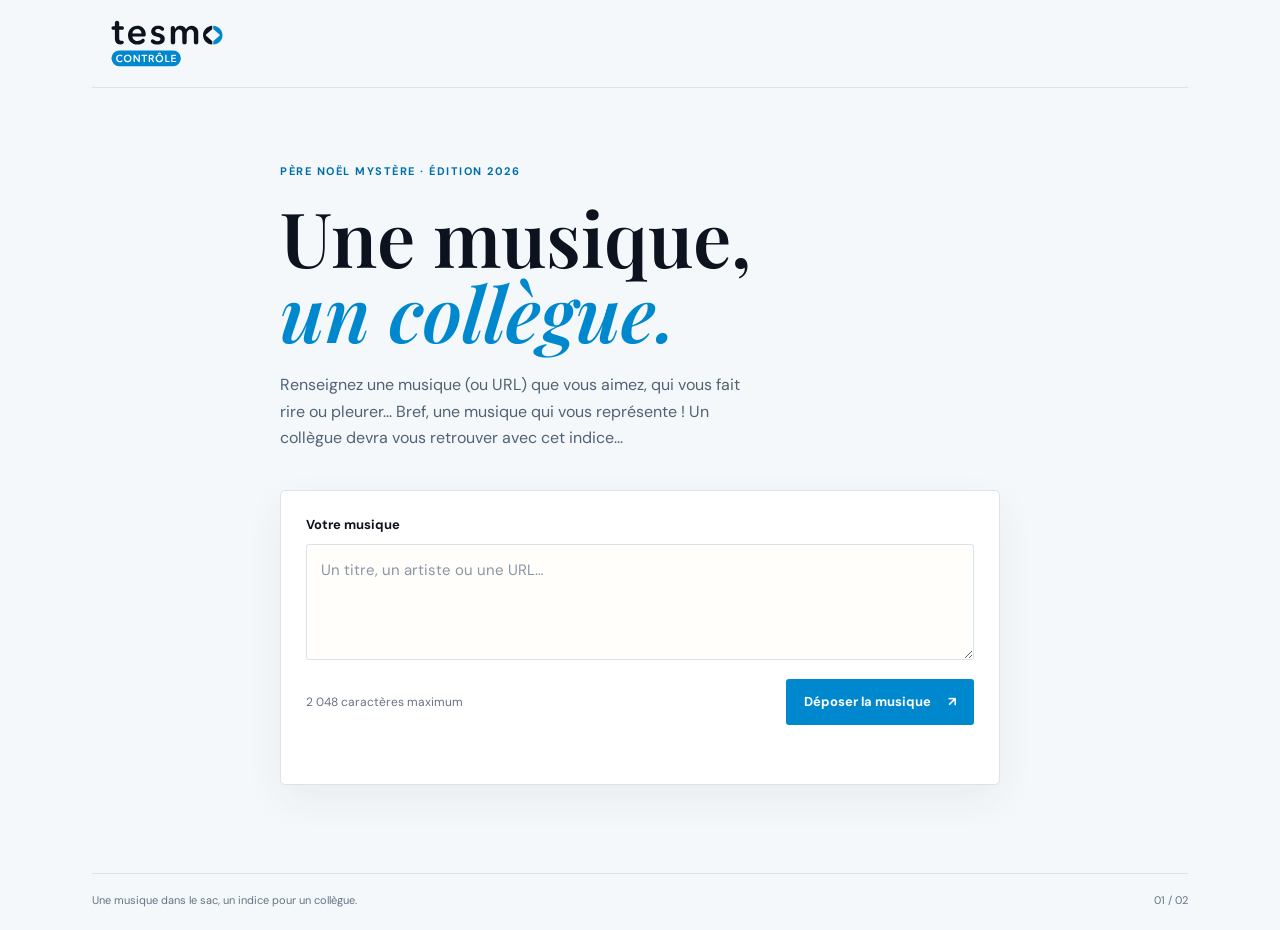
==== index.html @ 159a6d05 "Refresh app config and clarify Supabase setup errors" ====
<!doctype html>
<html lang="fr">
  <head>
    <meta charset="utf-8" />
    <meta name="viewport" content="width=device-width, initial-scale=1" />
    <meta name="theme-color" content="#f4f8fb" />
    <title>Déposer une musique | Père Noël mystère</title>
    <link rel="stylesheet" href="styles.css?v=tesmo-2026" />
  </head>
  <body data-page="submit">
    <main class="shell">
      <header class="topbar">
        <div class="brand">
          <img class="brand-logo" src="assets/tesmo-controle.svg" alt="Tesmo Contrôle" />
        </div>
      </header>

      <section class="content submit-content">
        <p class="eyebrow">PÈRE NOËL MYSTÈRE · ÉDITION 2026</p>
        <h1>Une musique,<br /><em>un collègue.</em></h1>
        <p class="intro">Renseignez une musique (ou URL) que vous aimez, qui vous fait rire ou pleurer... Bref, une musique qui vous représente ! Un collègue devra vous retrouver avec cet indice...</p>

        <form id="submit-form" class="form-panel">
          <label for="keyword">Votre musique</label>
          <textarea id="keyword" name="keyword" maxlength="2048" rows="3" placeholder="Un titre, un artiste ou une URL…" required></textarea>
          <div class="form-bottom">
            <span class="quiet">2 048 caractères maximum</span>
            <button class="button button-primary" type="submit">
              <span>Déposer la musique</span><span aria-hidden="true">↗</span>
            </button>
          </div>
          <p class="status" id="submit-status" role="status" aria-live="polite"></p>
        </form>
      </section>

      <footer class="footer"><span>Une musique dans le sac, un indice pour un collègue.</span><span>01 / 02</span></footer>
    </main>
    <script src="config.js?v=c929e76"></script>
    <script src="app.js?v=schema-message-1"></script>
  </body>
</html>
---- styles.css ----
@import url('https://fonts.googleapis.com/css2?family=DM+Sans:wght@400;500;600;700&family=Playfair+Display:ital,wght@0,600;0,700;1,600;1,700&display=swap');

:root {
  color-scheme: light;
  --paper: #f4f8fb;
  --ink: #0c131f;
  --muted: #657384;
  --blue: #0088ce;
  --blue-dark: #006fa9;
  --line: #d9e3eb;
  --white: #ffffff;
}

* { box-sizing: border-box; }

body {
  min-width: 320px;
  min-height: 100vh;
  margin: 0;
  background: var(--paper);
  color: var(--ink);
  font-family: 'DM Sans', 'Trebuchet MS', sans-serif;
  background-image: radial-gradient(#d6e1e9 0.65px, transparent 0.65px);
  background-size: 16px 16px;
}

.shell {
  display: flex;
  min-height: 100vh;
  flex-direction: column;
  padding: 0 7.2vw;
}

.topbar {
  display: flex;
  height: 88px;
  align-items: center;
  justify-content: space-between;
  border-bottom: 1px solid var(--line);
}

.brand {
  display: inline-flex;
  width: 150px;
  flex: 0 0 auto;
  align-items: center;
  text-decoration: none;
}

.brand-logo { display: block; width: 100%; height: auto; }

.content {
  width: min(100%, 720px);
  margin: auto;
  padding: 76px 0 88px;
  animation: appear 450ms ease-out both;
}

.eyebrow {
  margin: 0 0 21px;
  color: var(--blue-dark);
  font-size: 11px;
  font-weight: 700;
  letter-spacing: 1.5px;
}

h1 {
  margin: 0;
  font-family: 'Playfair Display', Georgia, serif;
  font-size: clamp(48px, 7vw, 76px);
  font-weight: 600;
  line-height: 0.99;
  letter-spacing: 0;
}

h1 em { color: var(--blue); font-weight: 600; }

.intro {
  max-width: 470px;
  margin: 23px 0 38px;
  color: #526274;
  font-size: 16px;
  line-height: 1.65;
}

.form-panel, .draw-panel {
  background: var(--white);
  border: 1px solid var(--line);
  border-radius: 5px;
  box-shadow: 0 14px 38px rgba(44, 55, 39, 0.06);
}

.form-panel { padding: 25px; }

label { display: block; margin-bottom: 11px; font-size: 13px; font-weight: 700; }

textarea {
  display: block;
  width: 100%;
  min-height: 116px;
  resize: vertical;
  border: 1px solid var(--line);
  border-radius: 3px;
  outline: none;
  padding: 14px;
  background: #fffefa;
  color: var(--ink);
  font: inherit;
  font-size: 15px;
  line-height: 1.5;
}

textarea:focus { border-color: var(--blue); box-shadow: 0 0 0 3px rgba(0, 136, 206, 0.12); }
textarea::placeholder { color: #8996a3; }

.form-bottom { display: flex; align-items: center; justify-content: space-between; gap: 15px; margin-top: 19px; }
.quiet { color: var(--muted); font-size: 12px; }

.button {
  display: inline-flex;
  min-height: 46px;
  align-items: center;
  justify-content: center;
  gap: 17px;
  border: 1px solid transparent;
  border-radius: 3px;
  padding: 0 17px;
  font: inherit;
  font-size: 13px;
  font-weight: 700;
  cursor: pointer;
  transition: background-color 150ms ease, transform 150ms ease;
}

.button:hover:not(:disabled) { transform: translateY(-1px); }
.button[hidden] { display: none; }
.button:focus-visible { outline: 3px solid var(--blue); outline-offset: 3px; }
.button:disabled { cursor: not-allowed; opacity: 0.52; }
.button-primary { background: var(--blue); color: white; }
.button-primary:hover:not(:disabled) { background: var(--blue-dark); }
.button-outline { border-color: var(--blue); background: transparent; color: var(--blue-dark); }
.button-outline:hover:not(:disabled) { background: #eaf5fb; }

.status { min-height: 20px; margin: 14px 0 0; color: var(--muted); font-size: 13px; line-height: 1.5; }
.status.error { color: #a53224; }

.draw-panel { padding: 24px 28px 26px; }
.draw-panel-top { display: flex; align-items: center; justify-content: space-between; color: var(--muted); font-size: 10px; font-weight: 700; letter-spacing: 1.4px; }
.draw-star { color: var(--blue); font-size: 20px; }
.draw-result {
  display: grid;
  min-height: 155px;
  place-items: center;
  padding: 20px 10px;
  color: var(--ink);
  font-family: 'Playfair Display', Georgia, serif;
  font-size: clamp(30px, 5vw, 48px);
  font-weight: 600;
  line-height: 1.15;
  overflow-wrap: anywhere;
  text-align: center;
}

.draw-panel .status { margin: 0 0 18px; text-align: center; }
.draw-actions { display: flex; justify-content: center; gap: 10px; }
.footer { display: flex; justify-content: space-between; gap: 20px; border-top: 1px solid var(--line); padding: 19px 0 23px; color: var(--muted); font-size: 11px; }

@keyframes appear { from { opacity: 0; transform: translateY(8px); } to { opacity: 1; transform: translateY(0); } }

@media (max-width: 600px) {
  .shell { padding: 0 22px; }
  .topbar { height: 72px; }
  .brand { width: 126px; }
  .content { padding: 58px 0 64px; }
  .intro { margin: 19px 0 29px; font-size: 15px; }
  .form-panel { padding: 19px; }
  .form-bottom { align-items: flex-start; flex-direction: column; }
  .form-bottom .button { width: 100%; }
  .draw-panel { padding: 21px 17px; }
  .draw-result { min-height: 135px; }
  .draw-actions { flex-direction: column; }
  .draw-actions .button { width: 100%; }
  .footer { align-items: flex-start; font-size: 10px; }
}
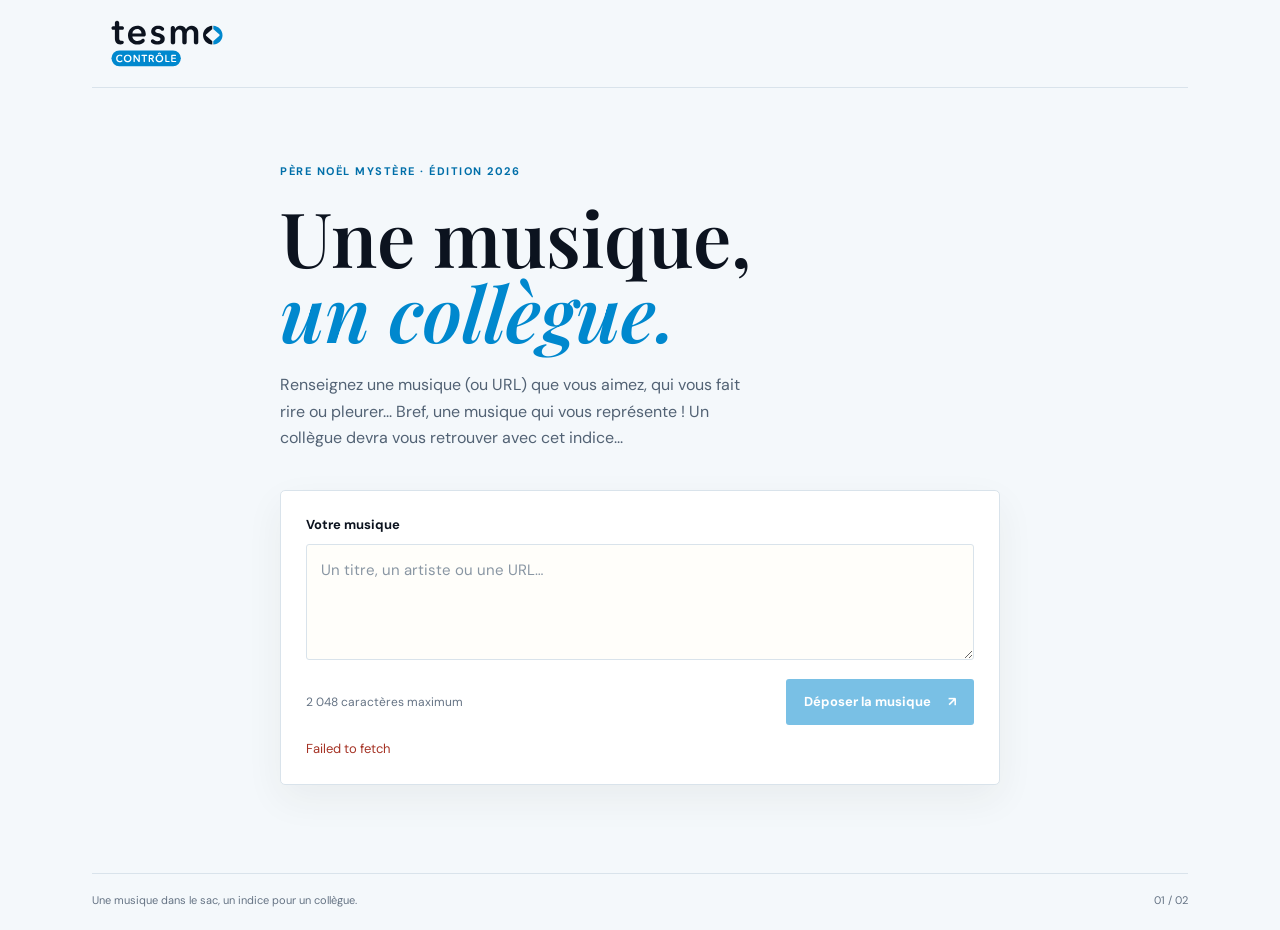
==== commit e6db1300: "Close submissions and open the draw" ====
--- a/index.html
+++ b/index.html
@@ -36,6 +36,6 @@
       <footer class="footer"><span>Une musique dans le sac, un indice pour un collègue.</span><span>01 / 02</span></footer>
     </main>
     <script src="config.js?v=c929e76"></script>
-    <script src="app.js?v=schema-message-1"></script>
+    <script src="app.js?v=participation-gate-1"></script>
   </body>
 </html>
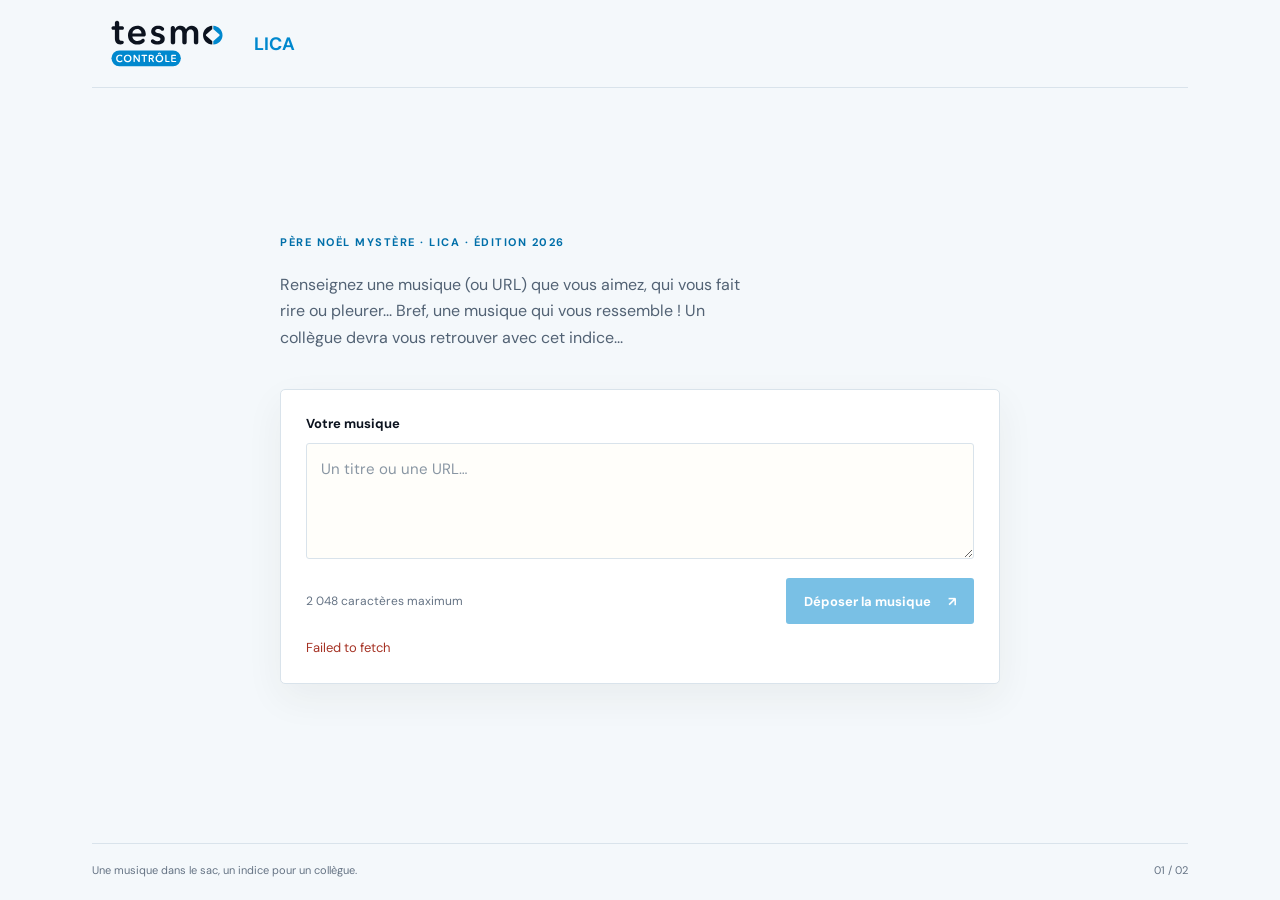
==== commit f074d658: "Update LICA branding and event copy" ====
--- a/index.html
+++ b/index.html
@@ -4,7 +4,7 @@
     <meta charset="utf-8" />
     <meta name="viewport" content="width=device-width, initial-scale=1" />
     <meta name="theme-color" content="#f4f8fb" />
-    <title>Déposer une musique | Père Noël mystère</title>
+    <title>Déposer une musique | LICA · Père Noël mystère</title>
     <link rel="stylesheet" href="styles.css?v=tesmo-2026" />
   </head>
   <body data-page="submit">
@@ -12,17 +12,17 @@
       <header class="topbar">
         <div class="brand">
           <img class="brand-logo" src="assets/tesmo-controle.svg" alt="Tesmo Contrôle" />
+          <span class="brand-label">LICA</span>
         </div>
       </header>
 
       <section class="content submit-content">
-        <p class="eyebrow">PÈRE NOËL MYSTÈRE · ÉDITION 2026</p>
-        <h1>Une musique,<br /><em>un collègue.</em></h1>
-        <p class="intro">Renseignez une musique (ou URL) que vous aimez, qui vous fait rire ou pleurer... Bref, une musique qui vous représente ! Un collègue devra vous retrouver avec cet indice...</p>
+        <p class="eyebrow">PÈRE NOËL MYSTÈRE · LICA · ÉDITION 2026</p>
+        <p class="intro">Renseignez une musique (ou URL) que vous aimez, qui vous fait rire ou pleurer... Bref, une musique qui vous ressemble ! Un collègue devra vous retrouver avec cet indice...</p>
 
         <form id="submit-form" class="form-panel">
           <label for="keyword">Votre musique</label>
-          <textarea id="keyword" name="keyword" maxlength="2048" rows="3" placeholder="Un titre, un artiste ou une URL…" required></textarea>
+          <textarea id="keyword" name="keyword" maxlength="2048" rows="3" placeholder="Un titre ou une URL…" required></textarea>
           <div class="form-bottom">
             <span class="quiet">2 048 caractères maximum</span>
             <button class="button button-primary" type="submit">
@@ -36,6 +36,6 @@
       <footer class="footer"><span>Une musique dans le sac, un indice pour un collègue.</span><span>01 / 02</span></footer>
     </main>
     <script src="config.js?v=c929e76"></script>
-    <script src="app.js?v=participation-gate-1"></script>
+    <script src="app.js?v=lica-copy-1"></script>
   </body>
 </html>
--- a/styles.css
+++ b/styles.css
@@ -40,14 +40,15 @@
 }
 
 .brand {
-  display: inline-flex;
-  width: 150px;
+  display: flex;
   flex: 0 0 auto;
   align-items: center;
+  gap: 12px;
   text-decoration: none;
 }
 
-.brand-logo { display: block; width: 100%; height: auto; }
+.brand-logo { display: block; width: 150px; height: auto; }
+.brand-label { color: var(--blue); font-size: 18px; font-weight: 700; }
 
 .content {
   width: min(100%, 720px);
@@ -170,7 +171,8 @@
 @media (max-width: 600px) {
   .shell { padding: 0 22px; }
   .topbar { height: 72px; }
-  .brand { width: 126px; }
+  .brand-logo { width: 126px; }
+  .brand-label { font-size: 16px; }
   .content { padding: 58px 0 64px; }
   .intro { margin: 19px 0 29px; font-size: 15px; }
   .form-panel { padding: 19px; }
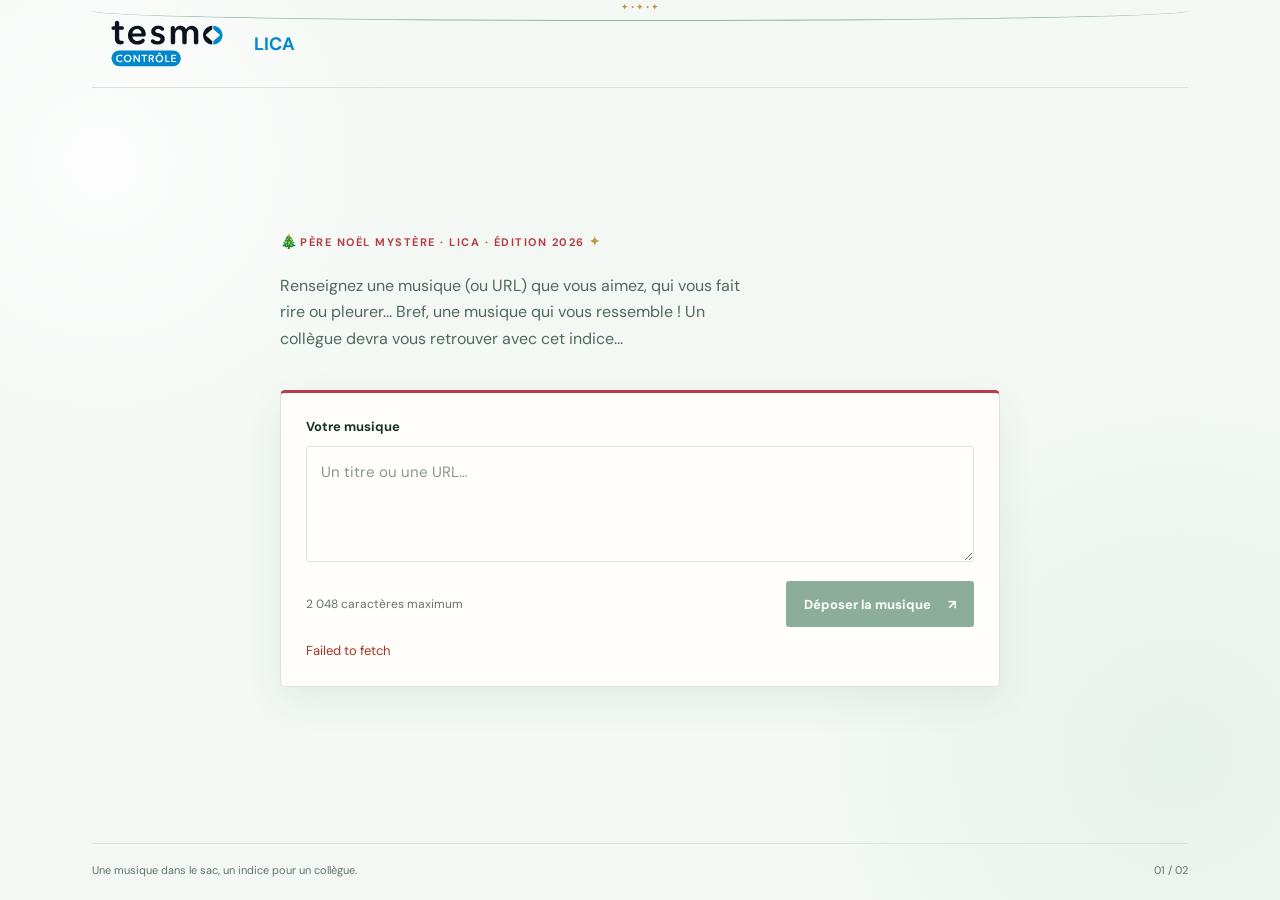
==== commit 91311ed4: "Add subtle Christmas theme" ====
--- a/index.html
+++ b/index.html
@@ -3,9 +3,9 @@
   <head>
     <meta charset="utf-8" />
     <meta name="viewport" content="width=device-width, initial-scale=1" />
-    <meta name="theme-color" content="#f4f8fb" />
+    <meta name="theme-color" content="#f3f8f4" />
     <title>Déposer une musique | LICA · Père Noël mystère</title>
-    <link rel="stylesheet" href="styles.css?v=tesmo-2026" />
+    <link rel="stylesheet" href="styles.css?v=christmas-2026" />
   </head>
   <body data-page="submit">
     <main class="shell">
--- a/styles.css
+++ b/styles.css
@@ -2,13 +2,16 @@
 
 :root {
   color-scheme: light;
-  --paper: #f4f8fb;
-  --ink: #0c131f;
-  --muted: #657384;
+  --paper: #f3f8f4;
+  --ink: #173328;
+  --muted: #62736a;
   --blue: #0088ce;
-  --blue-dark: #006fa9;
-  --line: #d9e3eb;
-  --white: #ffffff;
+  --green: #246444;
+  --green-dark: #184b33;
+  --red: #b63d45;
+  --gold: #c29a47;
+  --line: #d8e4da;
+  --white: #fffefa;
 }
 
 * { box-sizing: border-box; }
@@ -20,8 +23,11 @@
   background: var(--paper);
   color: var(--ink);
   font-family: 'DM Sans', 'Trebuchet MS', sans-serif;
-  background-image: radial-gradient(#d6e1e9 0.65px, transparent 0.65px);
-  background-size: 16px 16px;
+  background-image:
+    radial-gradient(#d8e6dc 0.7px, transparent 0.7px),
+    radial-gradient(circle at 8% 18%, rgba(255, 255, 255, 0.8), transparent 24%),
+    radial-gradient(circle at 92% 84%, rgba(218, 235, 223, 0.5), transparent 26%);
+  background-size: 18px 18px, auto, auto;
 }
 
 .shell {
@@ -32,6 +38,7 @@
 }
 
 .topbar {
+  position: relative;
   display: flex;
   height: 88px;
   align-items: center;
@@ -39,7 +46,35 @@
   border-bottom: 1px solid var(--line);
 }
 
+.topbar::before {
+  position: absolute;
+  top: 0;
+  right: 0;
+  left: 0;
+  height: 20px;
+  border-bottom: 1px solid var(--green);
+  border-radius: 0 0 48% 48%;
+  content: '';
+  opacity: 0.45;
+  pointer-events: none;
+}
+
+.topbar::after {
+  position: absolute;
+  top: 3px;
+  right: 6%;
+  left: 6%;
+  color: var(--gold);
+  content: '✦      •       ✦       •       ✦';
+  font-size: 9px;
+  line-height: 1;
+  text-align: center;
+  pointer-events: none;
+}
+
 .brand {
+  position: relative;
+  z-index: 1;
   display: flex;
   flex: 0 0 auto;
   align-items: center;
@@ -59,11 +94,14 @@
 
 .eyebrow {
   margin: 0 0 21px;
-  color: var(--blue-dark);
+  color: var(--red);
   font-size: 11px;
   font-weight: 700;
   letter-spacing: 1.5px;
 }
+
+.eyebrow::before { content: '🎄 '; font-size: 14px; letter-spacing: 0; }
+.eyebrow::after { color: var(--gold); content: ' ✦'; font-size: 13px; }
 
 h1 {
   margin: 0;
@@ -74,12 +112,12 @@
   letter-spacing: 0;
 }
 
-h1 em { color: var(--blue); font-weight: 600; }
+h1 em { color: var(--green); font-weight: 600; }
 
 .intro {
   max-width: 470px;
   margin: 23px 0 38px;
-  color: #526274;
+  color: #52685d;
   font-size: 16px;
   line-height: 1.65;
 }
@@ -87,8 +125,9 @@
 .form-panel, .draw-panel {
   background: var(--white);
   border: 1px solid var(--line);
+  border-top: 3px solid var(--red);
   border-radius: 5px;
-  box-shadow: 0 14px 38px rgba(44, 55, 39, 0.06);
+  box-shadow: 0 14px 38px rgba(30, 67, 45, 0.07);
 }
 
 .form-panel { padding: 25px; }
@@ -111,8 +150,8 @@
   line-height: 1.5;
 }
 
-textarea:focus { border-color: var(--blue); box-shadow: 0 0 0 3px rgba(0, 136, 206, 0.12); }
-textarea::placeholder { color: #8996a3; }
+textarea:focus { border-color: var(--green); box-shadow: 0 0 0 3px rgba(36, 100, 68, 0.12); }
+textarea::placeholder { color: #89968e; }
 
 .form-bottom { display: flex; align-items: center; justify-content: space-between; gap: 15px; margin-top: 19px; }
 .quiet { color: var(--muted); font-size: 12px; }
@@ -135,25 +174,25 @@
 
 .button:hover:not(:disabled) { transform: translateY(-1px); }
 .button[hidden] { display: none; }
-.button:focus-visible { outline: 3px solid var(--blue); outline-offset: 3px; }
+.button:focus-visible { outline: 3px solid var(--gold); outline-offset: 3px; }
 .button:disabled { cursor: not-allowed; opacity: 0.52; }
-.button-primary { background: var(--blue); color: white; }
-.button-primary:hover:not(:disabled) { background: var(--blue-dark); }
-.button-outline { border-color: var(--blue); background: transparent; color: var(--blue-dark); }
-.button-outline:hover:not(:disabled) { background: #eaf5fb; }
+.button-primary { background: var(--green); color: white; }
+.button-primary:hover:not(:disabled) { background: var(--green-dark); }
+.button-outline { border-color: var(--red); background: transparent; color: var(--red); }
+.button-outline:hover:not(:disabled) { background: #fff1ef; }
 
 .status { min-height: 20px; margin: 14px 0 0; color: var(--muted); font-size: 13px; line-height: 1.5; }
 .status.error { color: #a53224; }
 
 .draw-panel { padding: 24px 28px 26px; }
 .draw-panel-top { display: flex; align-items: center; justify-content: space-between; color: var(--muted); font-size: 10px; font-weight: 700; letter-spacing: 1.4px; }
-.draw-star { color: var(--blue); font-size: 20px; }
+.draw-star { color: var(--gold); font-size: 20px; }
 .draw-result {
   display: grid;
   min-height: 155px;
   place-items: center;
   padding: 20px 10px;
-  color: var(--ink);
+  color: var(--green-dark);
   font-family: 'Playfair Display', Georgia, serif;
   font-size: clamp(30px, 5vw, 48px);
   font-weight: 600;
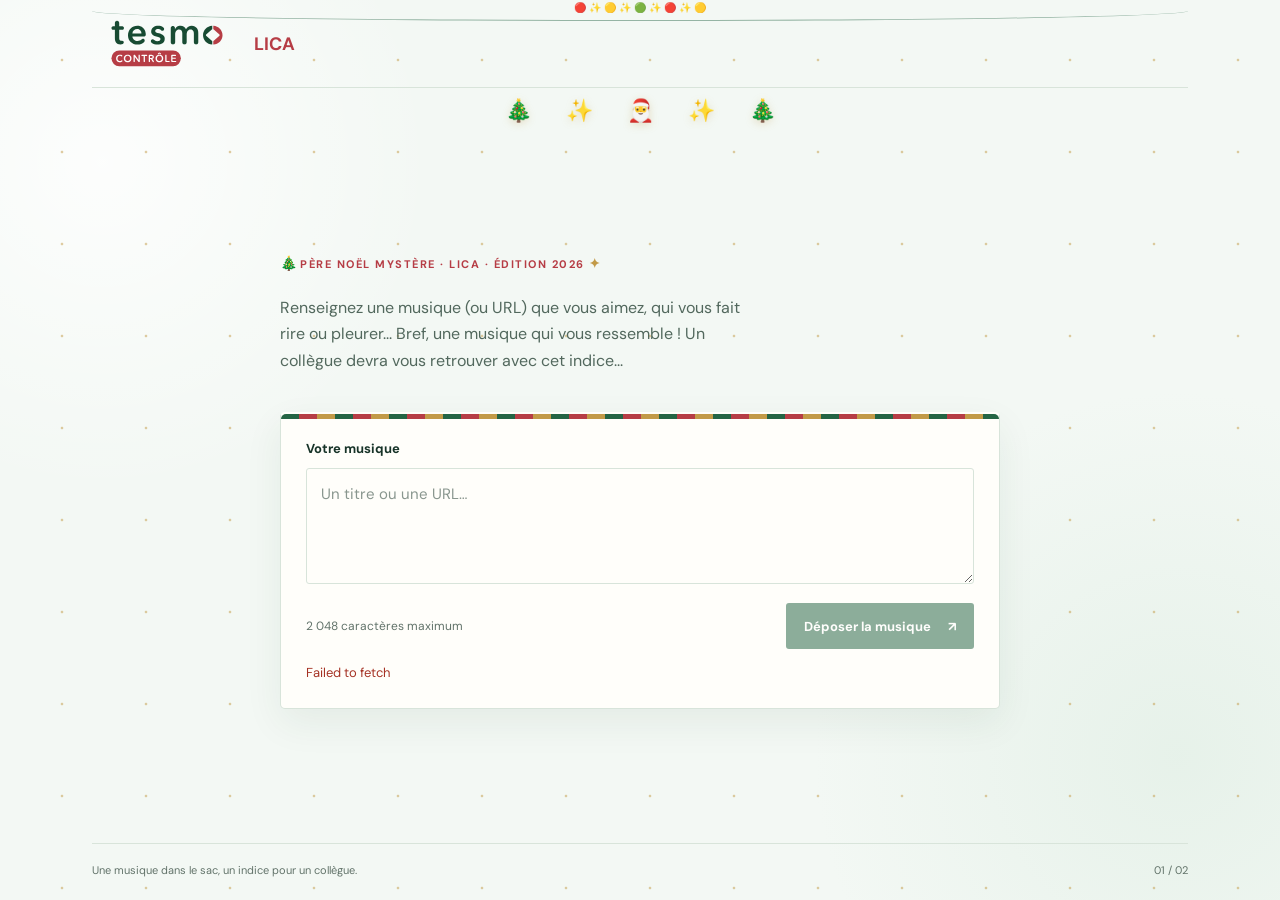
==== commit be5521cf: "Make Christmas branding bolder" ====
--- a/index.html
+++ b/index.html
@@ -5,7 +5,7 @@
     <meta name="viewport" content="width=device-width, initial-scale=1" />
     <meta name="theme-color" content="#f3f8f4" />
     <title>Déposer une musique | LICA · Père Noël mystère</title>
-    <link rel="stylesheet" href="styles.css?v=christmas-2026" />
+    <link rel="stylesheet" href="styles.css?v=christmas-kitsch-1" />
   </head>
   <body data-page="submit">
     <main class="shell">
@@ -15,6 +15,7 @@
           <span class="brand-label">LICA</span>
         </div>
       </header>
+      <div class="holiday-trim" aria-hidden="true"><span>🎄</span><span>✨</span><span>🎅</span><span>✨</span><span>🎄</span></div>
 
       <section class="content submit-content">
         <p class="eyebrow">PÈRE NOËL MYSTÈRE · LICA · ÉDITION 2026</p>
--- a/styles.css
+++ b/styles.css
@@ -5,7 +5,6 @@
   --paper: #f3f8f4;
   --ink: #173328;
   --muted: #62736a;
-  --blue: #0088ce;
   --green: #246444;
   --green-dark: #184b33;
   --red: #b63d45;
@@ -25,9 +24,11 @@
   font-family: 'DM Sans', 'Trebuchet MS', sans-serif;
   background-image:
     radial-gradient(#d8e6dc 0.7px, transparent 0.7px),
+    radial-gradient(circle, rgba(194, 154, 71, 0.5) 1px, transparent 1.7px),
     radial-gradient(circle at 8% 18%, rgba(255, 255, 255, 0.8), transparent 24%),
     radial-gradient(circle at 92% 84%, rgba(218, 235, 223, 0.5), transparent 26%);
-  background-size: 18px 18px, auto, auto;
+  background-size: 18px 18px, 84px 92px, auto, auto;
+  background-position: 0 0, 20px 14px, center, center;
 }
 
 .shell {
@@ -65,8 +66,8 @@
   right: 6%;
   left: 6%;
   color: var(--gold);
-  content: '✦      •       ✦       •       ✦';
-  font-size: 9px;
+  content: '🔴 ✨ 🟡 ✨ 🟢 ✨ 🔴 ✨ 🟡';
+  font-size: 10px;
   line-height: 1;
   text-align: center;
   pointer-events: none;
@@ -83,7 +84,20 @@
 }
 
 .brand-logo { display: block; width: 150px; height: auto; }
-.brand-label { color: var(--blue); font-size: 18px; font-weight: 700; }
+.brand-label { color: var(--red); font-size: 18px; font-weight: 700; }
+
+.holiday-trim {
+  display: flex;
+  min-height: 44px;
+  align-items: center;
+  justify-content: center;
+  gap: clamp(14px, 4vw, 34px);
+  text-shadow: 0 2px 8px rgba(194, 154, 71, 0.28);
+}
+
+.holiday-trim span { display: inline-block; font-size: 22px; }
+.holiday-trim span:nth-child(even) { animation: twinkle 1.8s ease-in-out infinite alternate; }
+.holiday-trim span:nth-child(4) { animation-delay: 0.6s; }
 
 .content {
   width: min(100%, 720px);
@@ -123,11 +137,23 @@
 }
 
 .form-panel, .draw-panel {
+  position: relative;
   background: var(--white);
   border: 1px solid var(--line);
-  border-top: 3px solid var(--red);
+  border-top: 3px solid transparent;
   border-radius: 5px;
   box-shadow: 0 14px 38px rgba(30, 67, 45, 0.07);
+}
+
+.form-panel::before, .draw-panel::before {
+  position: absolute;
+  top: -1px;
+  right: 0;
+  left: 0;
+  height: 5px;
+  border-radius: 5px 5px 0 0;
+  background: repeating-linear-gradient(90deg, var(--green) 0 18px, var(--red) 18px 36px, var(--gold) 36px 54px);
+  content: '';
 }
 
 .form-panel { padding: 25px; }
@@ -186,7 +212,7 @@
 
 .draw-panel { padding: 24px 28px 26px; }
 .draw-panel-top { display: flex; align-items: center; justify-content: space-between; color: var(--muted); font-size: 10px; font-weight: 700; letter-spacing: 1.4px; }
-.draw-star { color: var(--gold); font-size: 20px; }
+.draw-star { color: var(--gold); font-size: 18px; letter-spacing: 1px; }
 .draw-result {
   display: grid;
   min-height: 155px;
@@ -206,12 +232,19 @@
 .footer { display: flex; justify-content: space-between; gap: 20px; border-top: 1px solid var(--line); padding: 19px 0 23px; color: var(--muted); font-size: 11px; }
 
 @keyframes appear { from { opacity: 0; transform: translateY(8px); } to { opacity: 1; transform: translateY(0); } }
+@keyframes twinkle { from { opacity: 0.55; transform: scale(0.9) rotate(-8deg); } to { opacity: 1; transform: scale(1.12) rotate(8deg); } }
+
+@media (prefers-reduced-motion: reduce) {
+  *, *::before, *::after { animation-duration: 0.01ms !important; animation-iteration-count: 1 !important; scroll-behavior: auto !important; }
+}
 
 @media (max-width: 600px) {
   .shell { padding: 0 22px; }
   .topbar { height: 72px; }
   .brand-logo { width: 126px; }
   .brand-label { font-size: 16px; }
+  .holiday-trim { min-height: 38px; }
+  .holiday-trim span { font-size: 19px; }
   .content { padding: 58px 0 64px; }
   .intro { margin: 19px 0 29px; font-size: 15px; }
   .form-panel { padding: 19px; }
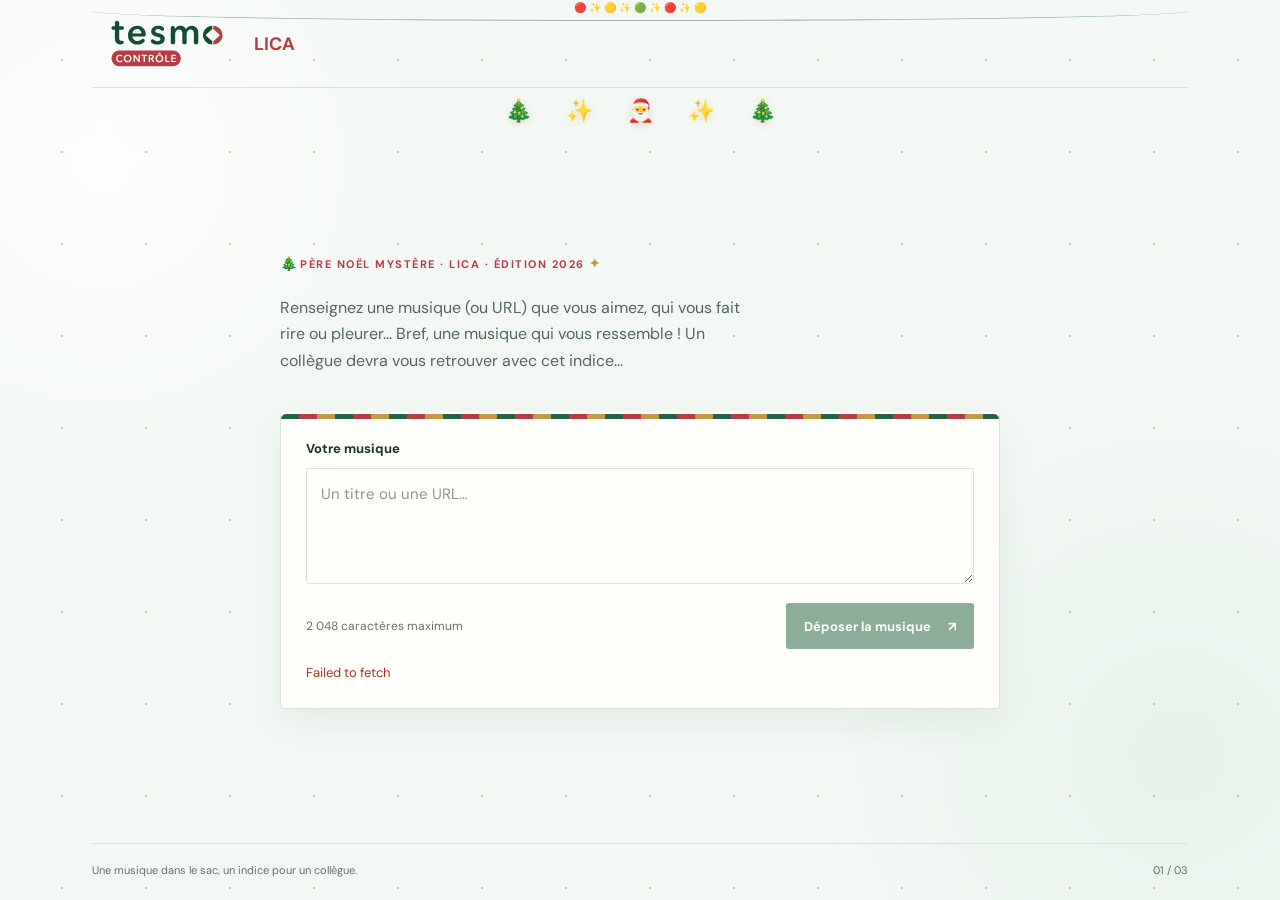
==== commit 674e6483: "Archive completed draws and add reveal roulette" ====
--- a/index.html
+++ b/index.html
@@ -5,7 +5,7 @@
     <meta name="viewport" content="width=device-width, initial-scale=1" />
     <meta name="theme-color" content="#f3f8f4" />
     <title>Déposer une musique | LICA · Père Noël mystère</title>
-    <link rel="stylesheet" href="styles.css?v=christmas-kitsch-1" />
+    <link rel="stylesheet" href="styles.css?v=christmas-kitsch-2" />
   </head>
   <body data-page="submit">
     <main class="shell">
@@ -34,9 +34,9 @@
         </form>
       </section>
 
-      <footer class="footer"><span>Une musique dans le sac, un indice pour un collègue.</span><span>01 / 02</span></footer>
+      <footer class="footer"><span>Une musique dans le sac, un indice pour un collègue.</span><span>01 / 03</span></footer>
     </main>
     <script src="config.js?v=c929e76"></script>
-    <script src="app.js?v=lica-copy-1"></script>
+    <script src="app.js?v=archive-reveal-1"></script>
   </body>
 </html>
